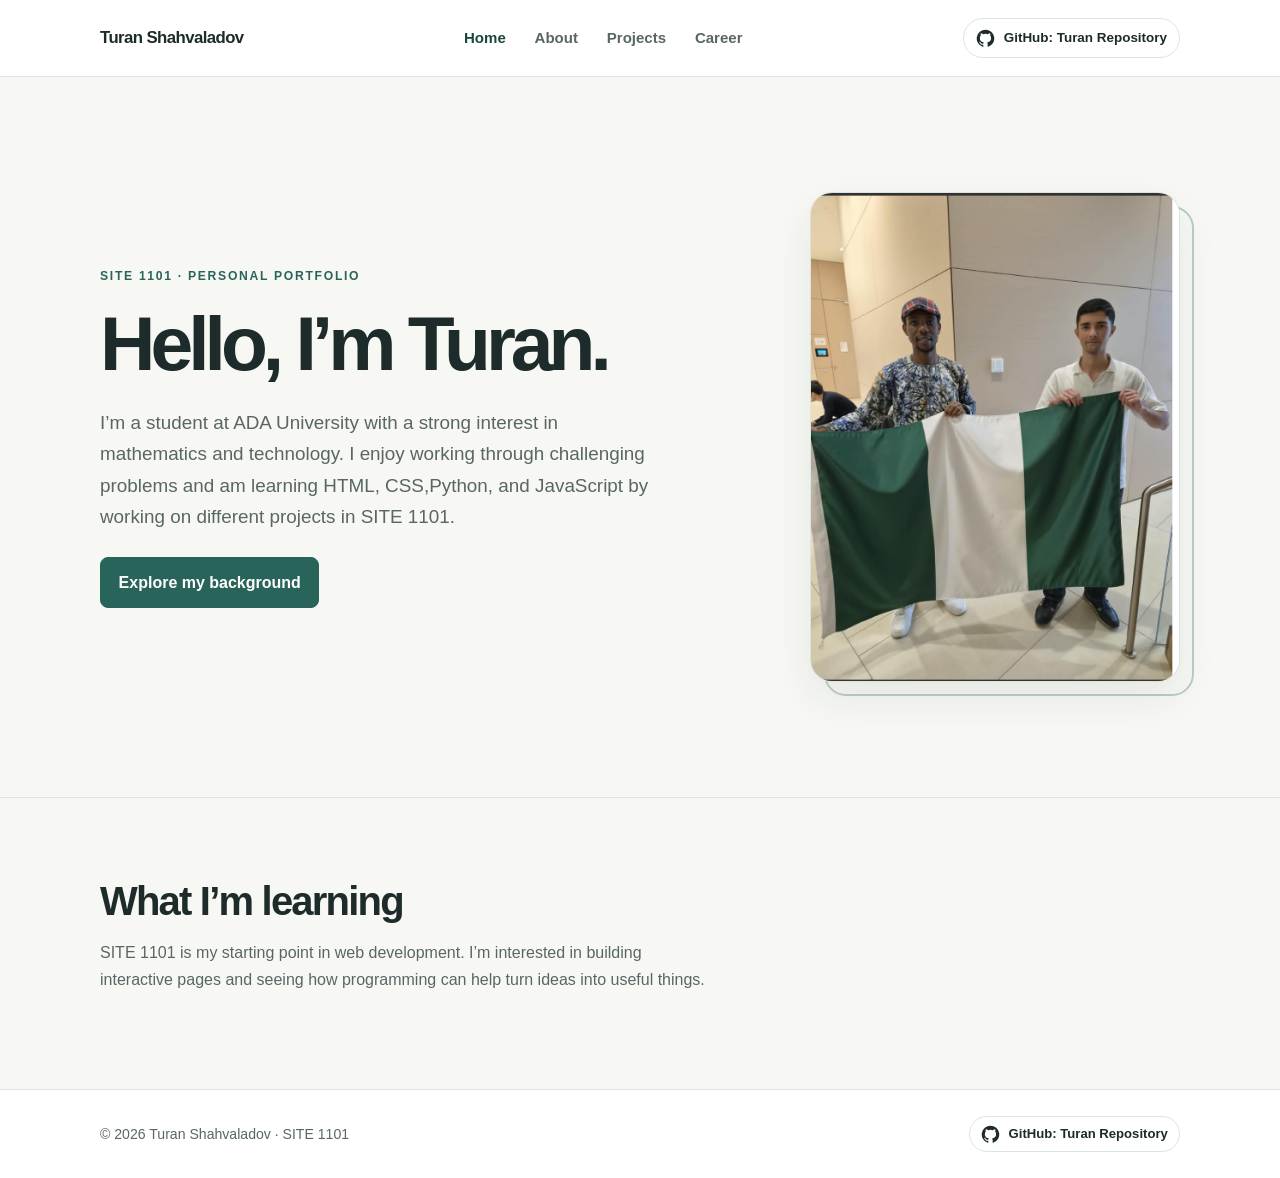
==== index.html @ db0e1aed "Add career page content and styling" ====
<!doctype html>
<html lang="en">
  <head>
    <meta charset="utf-8">
    <meta name="viewport" content="width=device-width, initial-scale=1">
    <meta name="description" content="Turan Shahvaladov's SITE 1101 portfolio and projects.">
    <title>Home | Turan Shahvaladov</title>
    <link rel="stylesheet" href="style.css">
  </head>
  <body>
    <header class="site-header">
      <div class="nav-wrap">
        <a class="brand" href="index.html">Turan Shahvaladov</a>
        <nav class="site-nav" aria-label="Main navigation">
          <a href="index.html" aria-current="page">Home</a>
          <a href="about.html">About</a>
          <a href="projects.html">Projects</a>
          <a href="career.html">Career</a>
        </nav>
        <a class="github-link" href="https://github.com/turan1003996/Project4" aria-label="GitHub: Turan Repository">
          <svg viewBox="0 0 24 24" aria-hidden="true">
            <path d="M12 .9a11.1 11.1 0 0 0-3.51 21.63c.56.1.76-.24.76-.54v-2.1c-3.1.67-3.76-1.32-3.76-1.32-.5-1.29-1.24-1.63-1.24-1.63-1.01-.69.08-.68.08-.68 1.12.08 1.7 1.15 1.7 1.15.99 1.69 2.6 1.2 3.23.91.1-.72.39-1.2.7-1.48-2.48-.28-5.08-1.24-5.08-5.52 0-1.22.43-2.21 1.15-2.99-.12-.28-.5-1.42.11-2.95 0 0 .94-.3 3.05 1.14a10.6 10.6 0 0 1 5.55 0c2.12-1.44 3.05-1.14 3.05-1.14.61 1.53.23 2.67.11 2.95.72.78 1.15 1.77 1.15 2.99 0 4.29-2.6 5.23-5.09 5.5.4.35.75 1.02.75 2.06v3.11c0 .3.2.65.77.54A11.1 11.1 0 0 0 12 .9Z"/>
          </svg>
          <span>GitHub: Turan Repository</span>
        </a>
      </div>
    </header>

    <main>
      <section class="container home-hero" aria-labelledby="intro-title">
        <div>
          <p class="eyebrow">SITE 1101 · Personal portfolio</p>
          <h1 id="intro-title">Hello, I’m Turan.</h1>
          <p class="hero-copy">
            I’m a student at ADA University with a strong interest in mathematics
            and technology. I enjoy working through challenging problems and am
            learning HTML, CSS,Python, and JavaScript by working on different projects in SITE 1101.
          </p>
          <a class="button-link" href="about.html">Explore my background</a>
        </div>
        <div class="profile-frame">
          <img
            class="profile-photo"
            src="Turan%20Picture.png"
            alt="Turan Shahvaladov"
            width="800"
            height="1000"
          >
        </div>
      </section>

      <section class="content-section">
        <div class="container">
          <h2 class="section-heading">What I’m learning</h2>
          <p class="intro-note">
            SITE 1101 is my starting point in web development. I’m interested
            in building interactive pages and seeing how programming can help
            turn ideas into useful things.
          </p>
        </div>
      </section>
    </main>

    <footer class="site-footer">
      <div class="footer-wrap">
        <p>© 2026 Turan Shahvaladov · SITE 1101</p>
        <a class="github-link footer-github" href="https://github.com/turan1003996/Project4" aria-label="GitHub: Turan Repository">
          <svg viewBox="0 0 24 24" aria-hidden="true">
            <path d="M12 .9a11.1 11.1 0 0 0-3.51 21.63c.56.1.76-.24.76-.54v-2.1c-3.1.67-3.76-1.32-3.76-1.32-.5-1.29-1.24-1.63-1.24-1.63-1.01-.69.08-.68.08-.68 1.12.08 1.7 1.15 1.7 1.15.99 1.69 2.6 1.2 3.23.91.1-.72.39-1.2.7-1.48-2.48-.28-5.08-1.24-5.08-5.52 0-1.22.43-2.21 1.15-2.99-.12-.28-.5-1.42.11-2.95 0 0 .94-.3 3.05 1.14a10.6 10.6 0 0 1 5.55 0c2.12-1.44 3.05-1.14 3.05-1.14.61 1.53.23 2.67.11 2.95.72.78 1.15 1.77 1.15 2.99 0 4.29-2.6 5.23-5.09 5.5.4.35.75 1.02.75 2.06v3.11c0 .3.2.65.77.54A11.1 11.1 0 0 0 12 .9Z"/>
          </svg>
          <span>GitHub: Turan Repository</span>
        </a>
      </div>
    </footer>
  </body>
</html>
---- style.css ----
:root {
  color-scheme: light;
  --color-ink: #1d2b2a;
  --color-muted: #586765;
  --color-paper: #f7f8f4;
  --color-surface: #fff;
  --color-accent: #28645a;
  --color-accent-dark: #19483f;
  --color-border: #dce4df;
  --color-night: #101b2a;
  --color-gold: #e7b961;
  --shadow-card: 0 16px 40px rgb(29 43 42 / 8%);
  --font-body: "Segoe UI", "Helvetica Neue", Arial, sans-serif;
  --content-width: 1080px;
}

* {
  box-sizing: border-box;
}

html {
  scroll-behavior: smooth;
}

body {
  min-width: 320px;
  min-height: 100vh;
  margin: 0;
  display: flex;
  flex-direction: column;
  background: var(--color-paper);
  color: var(--color-ink);
  font-family: var(--font-body);
  font-size: 1rem;
  line-height: 1.65;
}

img {
  max-width: 100%;
}

a {
  color: var(--color-accent-dark);
}

a:hover {
  color: var(--color-accent);
}

a:focus-visible,
button:focus-visible,
canvas:focus-visible {
  outline: 3px solid #d28a43;
  outline-offset: 4px;
}

h1,
h2,
h3,
p {
  margin-top: 0;
}

h1,
h2,
h3 {
  line-height: 1.15;
}

.container,
.nav-wrap,
.footer-wrap {
  width: min(var(--content-width), calc(100% - 3rem));
  margin-inline: auto;
}

.site-header {
  position: sticky;
  z-index: 20;
  top: 0;
  border-bottom: 1px solid var(--color-border);
  background: rgb(255 255 255 / 94%);
  backdrop-filter: blur(12px);
}

.nav-wrap {
  min-height: 76px;
  display: flex;
  align-items: center;
  justify-content: space-between;
  gap: 1.25rem;
}

.brand {
  flex: 0 0 auto;
  color: var(--color-ink);
  font-size: 1.05rem;
  font-weight: 750;
  letter-spacing: -0.035em;
  text-decoration: none;
}

.site-nav {
  display: flex;
  align-items: center;
  gap: clamp(0.8rem, 2.5vw, 1.8rem);
}

.site-nav a {
  padding-block: 0.45rem;
  color: var(--color-muted);
  font-size: 0.94rem;
  font-weight: 650;
  text-decoration: none;
}

.site-nav a:hover,
.site-nav a[aria-current="page"] {
  color: var(--color-accent-dark);
}

.github-link {
  display: inline-flex;
  min-height: 40px;
  flex: 0 0 auto;
  align-items: center;
  justify-content: center;
  gap: 0.55rem;
  padding: 0.45rem 0.75rem;
  border: 1px solid var(--color-border);
  border-radius: 999px;
  background: var(--color-surface);
  color: var(--color-ink);
  font-size: 0.84rem;
  font-weight: 700;
  text-decoration: none;
  transition: background-color 160ms ease, border-color 160ms ease;
}

.github-link:hover {
  border-color: #b8cec4;
  background: #edf4ef;
  color: var(--color-accent-dark);
}

.github-link svg {
  width: 19px;
  height: 19px;
  flex: 0 0 auto;
  fill: currentColor;
}

main {
  flex: 1;
}

.eyebrow {
  margin-bottom: 0.8rem;
  color: var(--color-accent);
  font-size: 0.76rem;
  font-weight: 750;
  letter-spacing: 0.14em;
  text-transform: uppercase;
}

.home-hero {
  display: grid;
  grid-template-columns: minmax(0, 1.15fr) minmax(250px, 0.85fr);
  align-items: center;
  gap: clamp(2.5rem, 7vw, 6rem);
  padding-block: clamp(4rem, 9vw, 7.5rem);
}

.home-hero h1 {
  max-width: 12ch;
  margin-bottom: 1.25rem;
  font-size: clamp(2.6rem, 6vw, 4.8rem);
  letter-spacing: -0.065em;
}

.hero-copy {
  max-width: 62ch;
  margin-bottom: 1.6rem;
  color: var(--color-muted);
  font-size: clamp(1.05rem, 2vw, 1.18rem);
}

.button-link {
  display: inline-flex;
  min-height: 46px;
  align-items: center;
  justify-content: center;
  padding: 0.7rem 1.1rem;
  border: 1px solid var(--color-accent);
  border-radius: 8px;
  background: var(--color-accent);
  color: #fff;
  font-weight: 700;
  text-decoration: none;
  transition: background-color 160ms ease, transform 160ms ease;
}

.button-link:hover {
  transform: translateY(-2px);
  background: var(--color-accent-dark);
  color: #fff;
}

.profile-frame {
  position: relative;
  width: min(100%, 370px);
  max-height: 490px;
  justify-self: end;
}

.profile-frame::before {
  position: absolute;
  z-index: 0;
  inset: 14px -14px -14px 14px;
  border: 2px solid #b8cec4;
  border-radius: 22px;
  content: "";
}

.profile-photo {
  position: relative;
  display: block;
  width: 100%;
  max-height: 490px;
  aspect-ratio: 4 / 5;
  border: 1px solid var(--color-border);
  border-radius: 22px;
  background: #e4ebe5;
  object-fit: cover;
  object-position: center;
  box-shadow: var(--shadow-card);
}

.content-section {
  padding-block: clamp(3rem, 7vw, 5rem);
  border-top: 1px solid var(--color-border);
}

.section-heading {
  margin-bottom: 1rem;
  font-size: clamp(1.8rem, 4vw, 2.5rem);
  letter-spacing: -0.045em;
}

.intro-note {
  max-width: 68ch;
  color: var(--color-muted);
}

.page-intro {
  padding-block: clamp(3rem, 7vw, 5rem) 2rem;
}

.page-intro h1 {
  margin-bottom: 0.9rem;
  font-size: clamp(2.4rem, 5vw, 3.8rem);
  letter-spacing: -0.06em;
}

.page-intro > p:last-child {
  max-width: 68ch;
  margin-bottom: 0;
  color: var(--color-muted);
}

.career-section {
  padding-bottom: clamp(3rem, 7vw, 5rem);
}

.career-grid {
  display: grid;
  grid-template-columns: repeat(2, minmax(0, 1fr));
  gap: 1.1rem;
}

.career-card {
  padding: clamp(1.25rem, 3vw, 1.8rem);
  border: 1px solid var(--color-border);
  border-radius: 14px;
  background: var(--color-surface);
  box-shadow: 0 8px 26px rgb(29 43 42 / 5%);
  transition: transform 160ms ease, border-color 160ms ease, box-shadow 160ms ease;
}

.career-card:hover {
  transform: translateY(-3px);
  border-color: #b8cec4;
  box-shadow: var(--shadow-card);
}

.career-card h2 {
  margin-bottom: 0.75rem;
  font-size: clamp(1.25rem, 2.4vw, 1.6rem);
  letter-spacing: -0.035em;
}

.career-card > p:not(.eyebrow) {
  margin-bottom: 0;
  color: var(--color-muted);
}

.career-card .eyebrow {
  margin-bottom: 0.65rem;
}

.skill-list {
  display: flex;
  flex-wrap: wrap;
  gap: 0.5rem;
  margin: 1rem 0 0;
  padding: 0;
  list-style: none;
}

.skill-list li {
  padding: 0.3rem 0.65rem;
  border: 1px solid var(--color-border);
  border-radius: 999px;
  background: #edf4ef;
  color: var(--color-accent-dark);
  font-size: 0.88rem;
  font-weight: 650;
}

.career-card > a {
  display: inline-block;
  margin-top: 1rem;
  font-weight: 700;
}

.about-layout {
  display: grid;
  grid-template-columns: minmax(0, 1.1fr) minmax(220px, 0.7fr);
  align-items: center;
  gap: clamp(2rem, 6vw, 4rem);
  padding-bottom: clamp(2rem, 5vw, 3.5rem);
}

.about-layout h1 {
  margin-bottom: 1rem;
  font-size: clamp(2.5rem, 5vw, 4rem);
  letter-spacing: -0.06em;
}

.about-layout .intro-note {
  margin-bottom: 0;
  font-size: 1.05rem;
}

.about-photo-frame {
  width: min(100%, 300px);
  max-height: 380px;
  justify-self: end;
}

.about-photo {
  display: block;
  width: 100%;
  max-height: 380px;
  aspect-ratio: 4 / 5;
  border: 1px solid var(--color-border);
  border-radius: 18px;
  background: #e4ebe5;
  object-fit: cover;
  object-position: center;
  box-shadow: var(--shadow-card);
}

.game-section {
  padding-bottom: clamp(2rem, 5vw, 3.5rem);
}

.game-heading {
  display: flex;
  align-items: flex-end;
  justify-content: space-between;
  gap: 1rem;
  margin-bottom: 1rem;
}

.game-heading h2 {
  margin-bottom: 0.5rem;
  font-size: clamp(1.55rem, 3.5vw, 2.1rem);
  letter-spacing: -0.045em;
}

.game-heading p {
  max-width: 65ch;
  margin-bottom: 0;
  color: var(--color-muted);
}

.game-panel {
  overflow: hidden;
  border: 1px solid #26384b;
  border-radius: 16px;
  background: var(--color-night);
  box-shadow: var(--shadow-card);
}

.game-hud {
  display: flex;
  align-items: center;
  justify-content: space-between;
  gap: 1rem;
  padding: 0.85rem 1rem;
  background: #17273a;
  color: #f3f5ed;
}

.game-hud-stats {
  display: flex;
  flex-wrap: wrap;
  gap: 0.7rem 1.5rem;
  font-size: 0.92rem;
  font-weight: 700;
}

.game-hud-stats strong {
  color: var(--color-gold);
}

.game-canvas-wrap {
  padding: 0.75rem;
}

.game-canvas {
  display: block;
  width: 100%;
  max-width: 100%;
  height: auto;
  aspect-ratio: 2 / 1;
  border: 1px solid #41566b;
  border-radius: 10px;
  background: #101b2a;
  image-rendering: pixelated;
  touch-action: none;
}

.game-controls {
  display: flex;
  flex-wrap: wrap;
  align-items: center;
  gap: 0.7rem;
  padding: 0 1rem 1rem;
}

.game-button,
.touch-button {
  min-height: 42px;
  padding: 0.55rem 0.9rem;
  border: 1px solid #91a599;
  border-radius: 8px;
  background: #edf4ef;
  color: #183b35;
  font: inherit;
  font-size: 0.9rem;
  font-weight: 750;
  cursor: pointer;
  touch-action: none;
}

.game-button:hover,
.touch-button:hover {
  background: #fff;
}

.game-instructions {
  flex: 1 1 260px;
  margin: 0;
  color: #d1dedb;
  font-size: 0.85rem;
}

.game-status {
  min-height: 1.5em;
  margin: 0;
  padding: 0 1rem 1rem;
  color: #dbe8df;
  font-size: 0.9rem;
}

.touch-controls {
  display: none;
  grid-template-columns: repeat(3, 52px);
  justify-content: center;
  gap: 0.45rem;
  padding: 0 1rem 1rem;
}

.touch-controls .touch-button {
  min-height: 48px;
  padding: 0.4rem;
}

.touch-controls [data-control="fire"] {
  grid-column: 3;
  grid-row: 2;
  background: #f4ddb0;
}

.touch-controls [data-control="left"] {
  grid-column: 1;
  grid-row: 2;
}

.touch-controls [data-control="right"] {
  grid-column: 2;
  grid-row: 2;
}

.touch-controls [data-control="up"] {
  grid-column: 2;
  grid-row: 1;
}

.touch-controls [data-control="down"] {
  grid-column: 2;
  grid-row: 3;
}

.unlock-section {
  padding-bottom: clamp(3rem, 7vw, 5rem);
}

.unlock-section h2 {
  margin-bottom: 0.6rem;
  font-size: clamp(1.6rem, 3.5vw, 2.2rem);
  letter-spacing: -0.045em;
}

.unlock-grid {
  display: grid;
  grid-template-columns: repeat(2, minmax(0, 1fr));
  gap: 1rem;
  margin-top: 1.25rem;
}

.unlock-card {
  min-height: 190px;
  padding: 1.35rem;
  border: 1px solid var(--color-border);
  border-radius: 14px;
  background: var(--color-surface);
  box-shadow: 0 8px 26px rgb(29 43 42 / 5%);
}

.unlock-card.is-locked {
  display: flex;
  align-items: center;
  gap: 1rem;
  background: #eef0ec;
  color: var(--color-muted);
}

.lock-icon {
  display: inline-grid;
  width: 42px;
  height: 42px;
  flex: 0 0 auto;
  place-items: center;
  border-radius: 50%;
  background: #dfe6e0;
  color: var(--color-accent-dark);
  font-size: 1.2rem;
  font-weight: 800;
}

.unlock-card.is-locked p {
  margin: 0;
}

.unlock-card.is-unlocked {
  border-color: #b8cec4;
  animation: card-arrive 360ms ease-out both;
}

.unlock-card h3 {
  margin-bottom: 0.55rem;
  font-size: 1.2rem;
}

.unlock-card p {
  margin-bottom: 0;
  color: var(--color-muted);
}

.unlock-type {
  margin-bottom: 0.5rem !important;
  color: var(--color-accent);
  font-size: 0.72rem;
  font-weight: 750;
  letter-spacing: 0.1em;
  text-transform: uppercase;
}

@keyframes card-arrive {
  from {
    opacity: 0.5;
    transform: translateY(8px);
  }

  to {
    opacity: 1;
    transform: translateY(0);
  }
}

.project-section {
  padding-bottom: clamp(3rem, 7vw, 5rem);
}

.project-card {
  overflow: hidden;
  border: 1px solid var(--color-border);
  border-radius: 16px;
  background: var(--color-surface);
  box-shadow: var(--shadow-card);
}

.project-image {
  display: block;
  width: auto;
  max-width: 100%;
  max-height: 560px;
  height: auto;
  margin-inline: auto;
  border-bottom: 1px solid var(--color-border);
  background: #e4ebe5;
  object-fit: cover;
  object-position: center;
}

.project-copy {
  padding: clamp(1.25rem, 4vw, 2rem);
}

.project-copy h2 {
  margin-bottom: 0.75rem;
  font-size: clamp(1.5rem, 3vw, 2rem);
  letter-spacing: -0.04em;
}

.project-copy p:last-child {
  max-width: 75ch;
  margin-bottom: 0;
  color: var(--color-muted);
}

.site-footer {
  margin-top: auto;
  border-top: 1px solid var(--color-border);
  background: var(--color-surface);
}

.footer-wrap {
  min-height: 88px;
  display: flex;
  align-items: center;
  justify-content: space-between;
  gap: 1rem;
  padding-block: 0.8rem;
  color: var(--color-muted);
  font-size: 0.88rem;
}

.footer-wrap p {
  margin: 0;
}

.footer-github {
  min-height: 36px;
  padding: 0.35rem 0.7rem;
  font-size: 0.82rem;
}

@media (max-width: 760px) {
  .container,
  .nav-wrap,
  .footer-wrap {
    width: min(100% - 2rem, var(--content-width));
  }

  .nav-wrap {
    min-height: 68px;
    flex-wrap: wrap;
    gap: 0.65rem 0.9rem;
    padding-block: 0.7rem;
  }

  .site-nav {
    order: 3;
    width: 100%;
    justify-content: space-between;
    gap: 0.6rem;
  }

  .site-nav a {
    padding-block: 0.2rem;
    font-size: 0.9rem;
  }

  .home-hero {
    grid-template-columns: 1fr;
    gap: 2.5rem;
    padding-block: 3.5rem;
  }

  .profile-frame {
    width: min(78%, 330px);
    justify-self: center;
  }

  .about-layout {
    grid-template-columns: 1fr;
    gap: 1.5rem;
  }

  .career-grid {
    grid-template-columns: 1fr;
  }

  .about-photo-frame {
    width: min(76%, 280px);
    justify-self: center;
  }

  .game-heading {
    align-items: flex-start;
    flex-direction: column;
  }

  .touch-controls {
    display: grid;
  }

  .footer-wrap {
    min-height: 84px;
    flex-wrap: wrap;
    justify-content: center;
    text-align: center;
  }
}

@media (max-width: 520px) {
  .github-link {
    min-height: 38px;
    gap: 0.4rem;
    padding-inline: 0.6rem;
    font-size: 0.76rem;
  }

  .github-link svg {
    width: 17px;
    height: 17px;
  }

  .unlock-grid {
    grid-template-columns: 1fr;
  }

  .game-hud {
    align-items: flex-start;
    flex-direction: column;
    gap: 0.3rem;
  }

  .game-controls {
    gap: 0.55rem;
  }

  .game-instructions {
    flex-basis: 100%;
    order: 2;
  }

  .game-canvas-wrap {
    padding: 0.45rem;
  }
}

@media (prefers-reduced-motion: reduce) {
  html {
    scroll-behavior: auto;
  }

  *,
  *::before,
  *::after {
    animation-duration: 0.01ms !important;
    animation-iteration-count: 1 !important;
    scroll-behavior: auto !important;
    transition-duration: 0.01ms !important;
  }
}
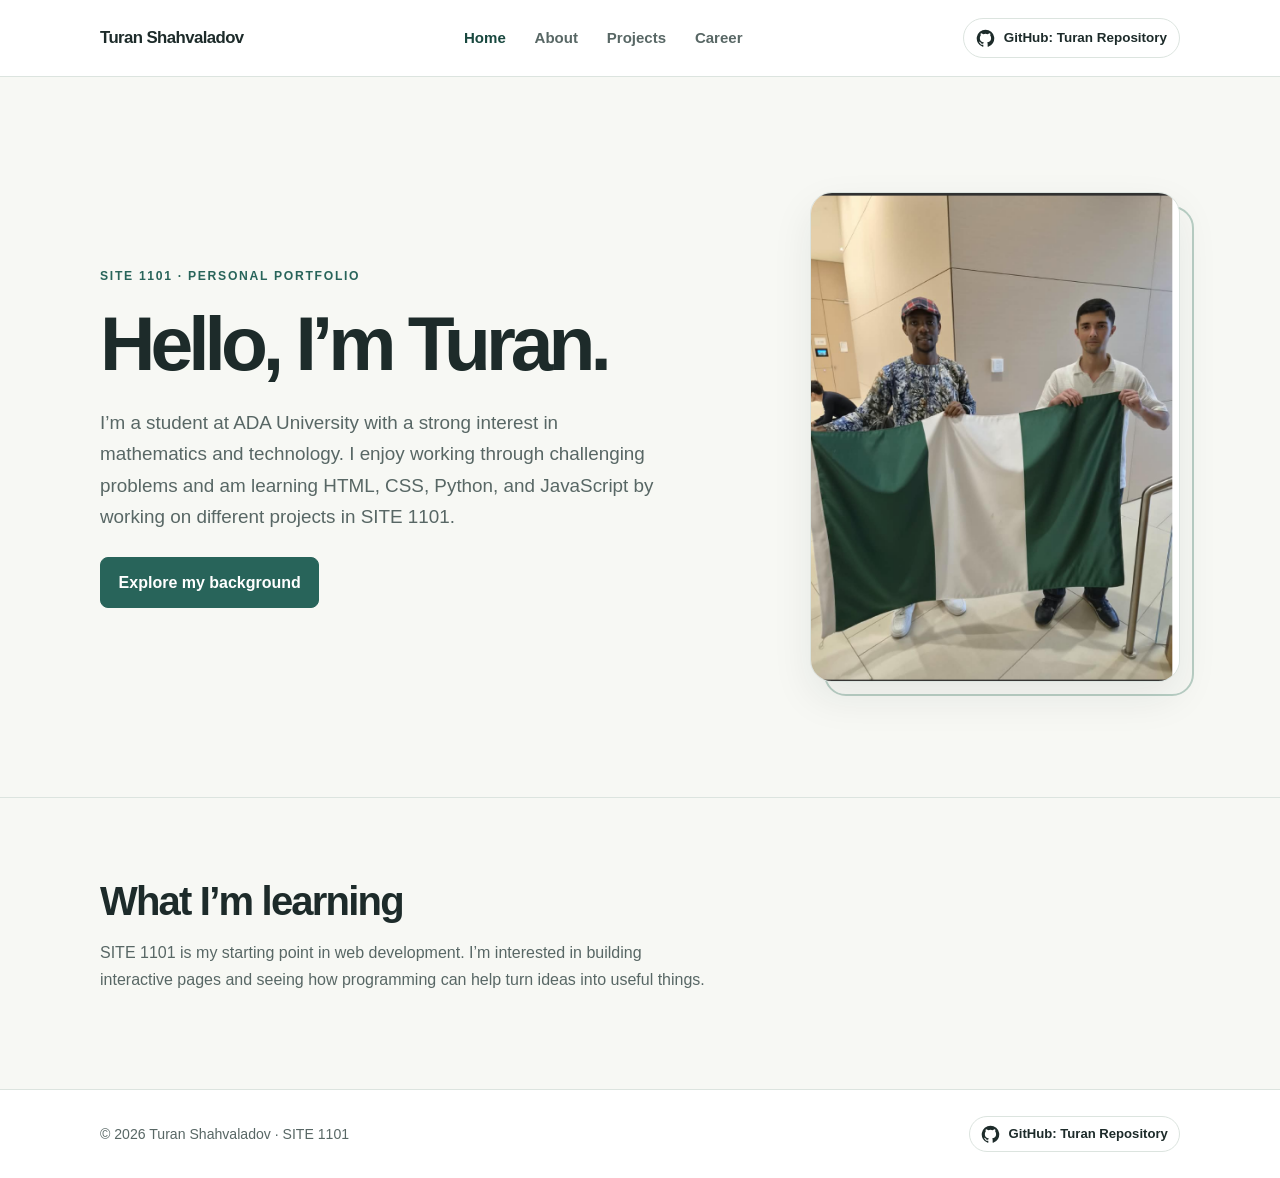
==== commit c697da01: "Newww" ====
--- a/index.html
+++ b/index.html
@@ -34,14 +34,14 @@
           <p class="hero-copy">
             I’m a student at ADA University with a strong interest in mathematics
             and technology. I enjoy working through challenging problems and am
-            learning HTML, CSS,Python, and JavaScript by working on different projects in SITE 1101.
+            learning HTML, CSS, Python, and JavaScript by working on different projects in SITE 1101.
           </p>
           <a class="button-link" href="about.html">Explore my background</a>
         </div>
         <div class="profile-frame">
           <img
             class="profile-photo"
-            src="Turan%20Picture.png"
+            src="turan-profile.png"
             alt="Turan Shahvaladov"
             width="800"
             height="1000"
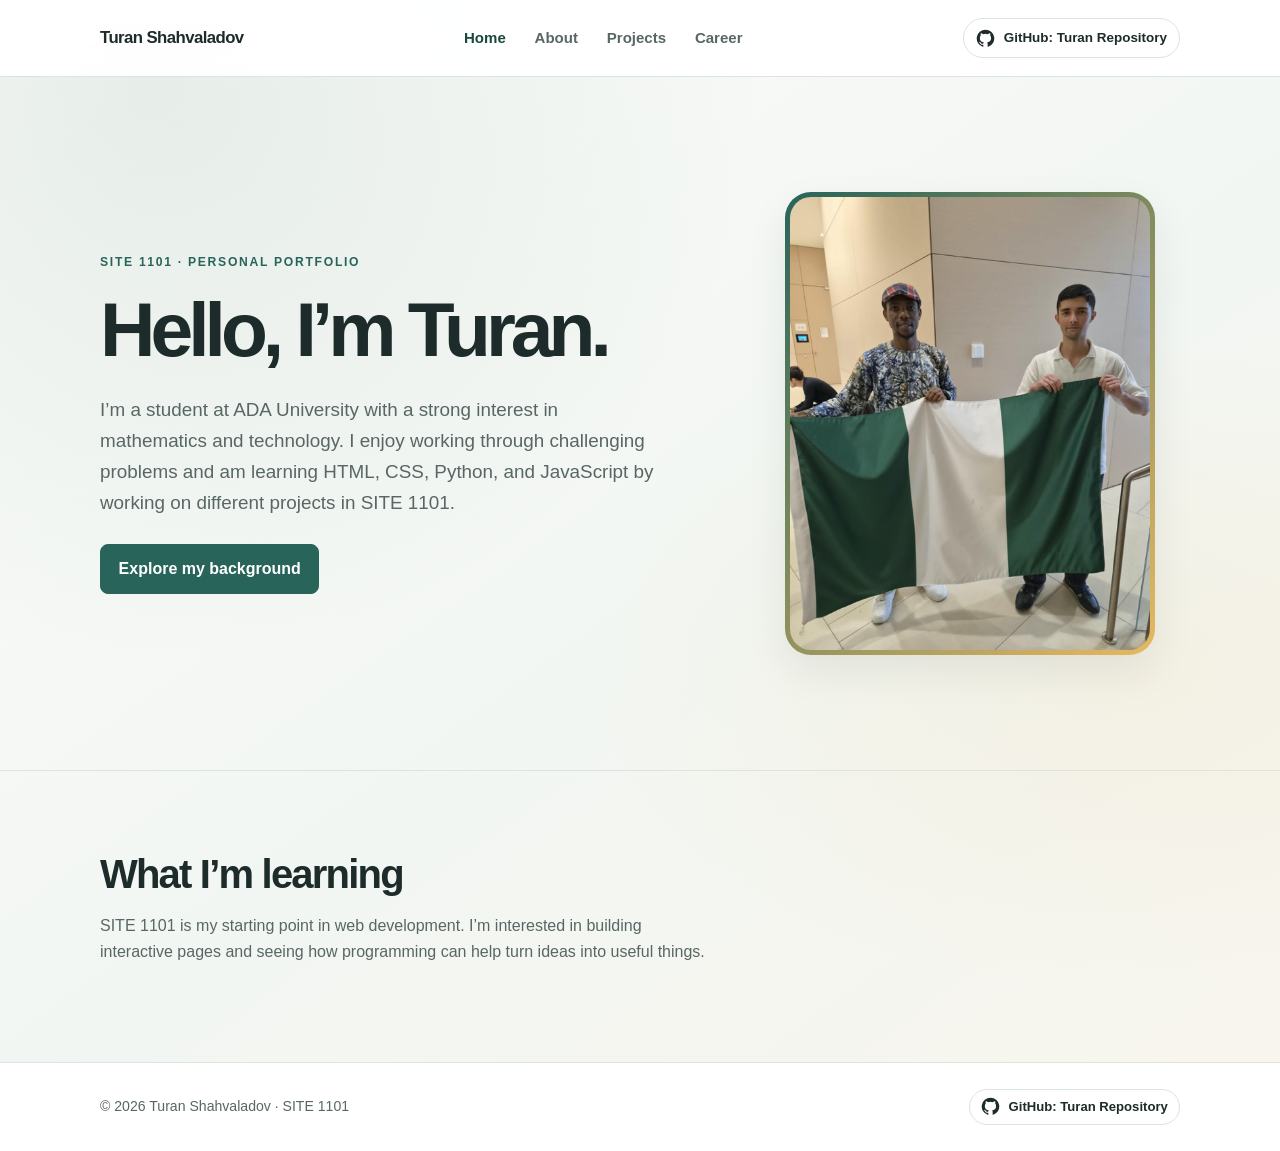
==== commit 69775a96: "Last edit" ====
--- a/index.html
+++ b/index.html
@@ -41,7 +41,7 @@
         <div class="profile-frame">
           <img
             class="profile-photo"
-            src="turan-profile.png"
+            src="media/turan-profile.png"
             alt="Turan Shahvaladov"
             width="800"
             height="1000"
--- a/style.css
+++ b/style.css
@@ -28,7 +28,11 @@
   margin: 0;
   display: flex;
   flex-direction: column;
-  background: var(--color-paper);
+  background-color: var(--color-paper);
+  background-image:
+    radial-gradient(ellipse at 12% 8%, rgb(40 100 90 / 9%), transparent 38rem),
+    radial-gradient(ellipse at 88% 58%, rgb(231 185 97 / 9%), transparent 34rem),
+    linear-gradient(145deg, #fbfcf9 0%, #f2f6f2 54%, #f8f5ed 100%);
   color: var(--color-ink);
   font-family: var(--font-body);
   font-size: 1rem;
@@ -206,34 +210,42 @@
   color: #fff;
 }
 
+.profile-frame,
+.about-photo-frame {
+  position: relative;
+  width: 100%;
+  aspect-ratio: 4 / 5;
+  margin-inline: auto;
+  padding: 5px;
+  overflow: hidden;
+  border-radius: 26px;
+  background: linear-gradient(135deg, var(--color-accent), var(--color-gold));
+  box-shadow: var(--shadow-card);
+  transition: transform 180ms ease, box-shadow 180ms ease;
+}
+
 .profile-frame {
-  position: relative;
-  width: min(100%, 370px);
-  max-height: 490px;
-  justify-self: end;
-}
-
-.profile-frame::before {
-  position: absolute;
-  z-index: 0;
-  inset: 14px -14px -14px 14px;
-  border: 2px solid #b8cec4;
-  border-radius: 22px;
-  content: "";
+  max-width: 370px;
+}
+
+.about-photo-frame {
+  max-width: 300px;
+}
+
+.profile-frame:hover,
+.about-photo-frame:hover {
+  transform: translateY(-4px) scale(1.015);
+  box-shadow: 0 20px 44px rgb(29 43 42 / 14%);
 }
 
 .profile-photo {
-  position: relative;
   display: block;
   width: 100%;
-  max-height: 490px;
-  aspect-ratio: 4 / 5;
-  border: 1px solid var(--color-border);
-  border-radius: 22px;
+  height: 100%;
+  border-radius: 21px;
   background: #e4ebe5;
   object-fit: cover;
   object-position: center;
-  box-shadow: var(--shadow-card);
 }
 
 .content-section {
@@ -352,23 +364,14 @@
   font-size: 1.05rem;
 }
 
-.about-photo-frame {
-  width: min(100%, 300px);
-  max-height: 380px;
-  justify-self: end;
-}
-
 .about-photo {
   display: block;
   width: 100%;
-  max-height: 380px;
-  aspect-ratio: 4 / 5;
-  border: 1px solid var(--color-border);
-  border-radius: 18px;
+  height: 100%;
+  border-radius: 21px;
   background: #e4ebe5;
   object-fit: cover;
   object-position: center;
-  box-shadow: var(--shadow-card);
 }
 
 .game-section {
@@ -713,7 +716,6 @@
 
   .profile-frame {
     width: min(78%, 330px);
-    justify-self: center;
   }
 
   .about-layout {
@@ -723,11 +725,6 @@
 
   .career-grid {
     grid-template-columns: 1fr;
-  }
-
-  .about-photo-frame {
-    width: min(76%, 280px);
-    justify-self: center;
   }
 
   .game-heading {
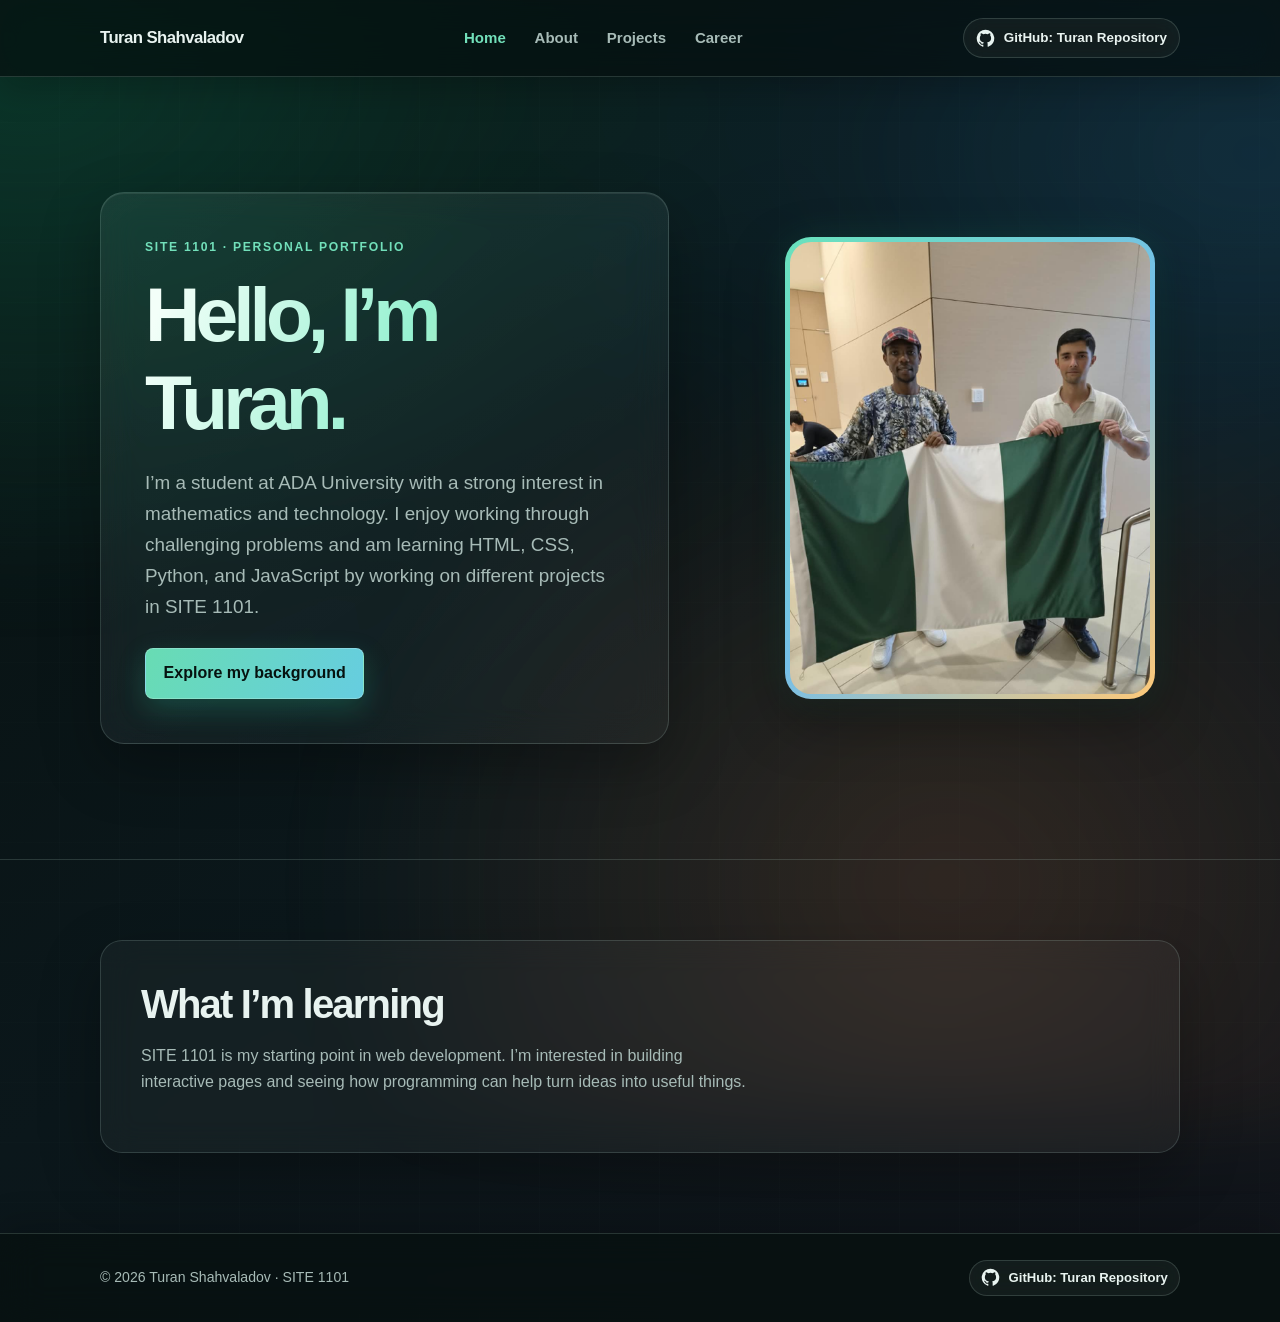
==== commit 7bb577c5: "Last edit" ====
--- a/index.html
+++ b/index.html
@@ -7,7 +7,7 @@
     <title>Home | Turan Shahvaladov</title>
     <link rel="stylesheet" href="style.css">
   </head>
-  <body>
+  <body class="home-page">
     <header class="site-header">
       <div class="nav-wrap">
         <a class="brand" href="index.html">Turan Shahvaladov</a>
@@ -28,7 +28,7 @@
 
     <main>
       <section class="container home-hero" aria-labelledby="intro-title">
-        <div>
+        <div class="hero-copy-panel">
           <p class="eyebrow">SITE 1101 · Personal portfolio</p>
           <h1 id="intro-title">Hello, I’m Turan.</h1>
           <p class="hero-copy">
--- a/style.css
+++ b/style.css
@@ -1,15 +1,15 @@
 :root {
-  color-scheme: light;
-  --color-ink: #1d2b2a;
-  --color-muted: #586765;
-  --color-paper: #f7f8f4;
-  --color-surface: #fff;
-  --color-accent: #28645a;
-  --color-accent-dark: #19483f;
-  --color-border: #dce4df;
-  --color-night: #101b2a;
-  --color-gold: #e7b961;
-  --shadow-card: 0 16px 40px rgb(29 43 42 / 8%);
+  color-scheme: dark;
+  --color-ink: #e8f3f0;
+  --color-muted: #a7bbb7;
+  --color-paper: #07110f;
+  --color-surface: rgb(16 29 27 / 76%);
+  --color-accent: #72e0ba;
+  --color-accent-dark: #a3f4d5;
+  --color-border: rgb(196 232 221 / 17%);
+  --color-night: #091518;
+  --color-gold: #ffc978;
+  --shadow-card: 0 22px 60px rgb(0 0 0 / 30%);
   --font-body: "Segoe UI", "Helvetica Neue", Arial, sans-serif;
   --content-width: 1080px;
 }
@@ -23,22 +23,70 @@
 }
 
 body {
+  position: relative;
+  isolation: isolate;
   min-width: 320px;
   min-height: 100vh;
   margin: 0;
   display: flex;
   flex-direction: column;
+  overflow-x: hidden;
   background-color: var(--color-paper);
   background-image:
-    radial-gradient(ellipse at 12% 8%, rgb(40 100 90 / 9%), transparent 38rem),
-    radial-gradient(ellipse at 88% 58%, rgb(231 185 97 / 9%), transparent 34rem),
-    linear-gradient(145deg, #fbfcf9 0%, #f2f6f2 54%, #f8f5ed 100%);
+    repeating-linear-gradient(0deg, transparent 0 59px, rgb(146 222 198 / 2%) 60px),
+    repeating-linear-gradient(90deg, transparent 0 59px, rgb(146 222 198 / 2%) 60px),
+    linear-gradient(145deg, #07110f 0%, #0b171b 52%, #11141a 100%);
   color: var(--color-ink);
   font-family: var(--font-body);
   font-size: 1rem;
   line-height: 1.65;
 }
 
+body::before {
+  position: fixed;
+  z-index: -1;
+  inset: -25%;
+  background:
+    radial-gradient(ellipse at 20% 20%, rgb(27 190 139 / 20%), transparent 35%),
+    radial-gradient(ellipse at 78% 25%, rgb(44 143 205 / 18%), transparent 33%),
+    radial-gradient(ellipse at 66% 80%, rgb(234 134 72 / 14%), transparent 36%);
+  content: "";
+  filter: blur(40px);
+  pointer-events: none;
+  animation: ambient-drift 28s ease-in-out infinite alternate;
+}
+
+body.home-page::before {
+  background:
+    radial-gradient(ellipse at 18% 22%, rgb(27 190 139 / 22%), transparent 36%),
+    radial-gradient(ellipse at 82% 28%, rgb(44 143 205 / 20%), transparent 34%),
+    radial-gradient(ellipse at 66% 82%, rgb(234 134 72 / 16%), transparent 36%);
+}
+
+body.about-page::before {
+  background:
+    radial-gradient(ellipse at 15% 30%, rgb(27 190 139 / 21%), transparent 36%),
+    radial-gradient(ellipse at 82% 24%, rgb(107 97 218 / 18%), transparent 34%),
+    radial-gradient(ellipse at 66% 82%, rgb(234 134 72 / 14%), transparent 36%);
+}
+
+body.projects-page::before {
+  background:
+    radial-gradient(ellipse at 18% 22%, rgb(44 143 205 / 20%), transparent 36%),
+    radial-gradient(ellipse at 84% 32%, rgb(27 190 139 / 18%), transparent 34%),
+    radial-gradient(ellipse at 62% 84%, rgb(234 134 72 / 17%), transparent 36%);
+}
+
+body.career-page {
+  background-color: #091311;
+  background-image:
+    linear-gradient(135deg, rgb(5 16 15 / 82%), rgb(8 20 19 / 70%)),
+    url("media/ada.image.jpg");
+  background-position: center;
+  background-size: cover;
+  background-attachment: fixed;
+}
+
 img {
   max-width: 100%;
 }
@@ -54,8 +102,9 @@
 a:focus-visible,
 button:focus-visible,
 canvas:focus-visible {
-  outline: 3px solid #d28a43;
+  outline: 3px solid var(--color-accent);
   outline-offset: 4px;
+  box-shadow: 0 0 22px rgb(114 224 186 / 30%);
 }
 
 h1,
@@ -83,8 +132,9 @@
   z-index: 20;
   top: 0;
   border-bottom: 1px solid var(--color-border);
-  background: rgb(255 255 255 / 94%);
-  backdrop-filter: blur(12px);
+  background: rgb(7 17 16 / 76%);
+  backdrop-filter: blur(18px) saturate(145%);
+  box-shadow: 0 12px 34px rgb(0 0 0 / 22%);
 }
 
 .nav-wrap {
@@ -120,7 +170,7 @@
 
 .site-nav a:hover,
 .site-nav a[aria-current="page"] {
-  color: var(--color-accent-dark);
+  color: var(--color-accent);
 }
 
 .github-link {
@@ -133,18 +183,21 @@
   padding: 0.45rem 0.75rem;
   border: 1px solid var(--color-border);
   border-radius: 999px;
-  background: var(--color-surface);
+  background: rgb(255 255 255 / 5%);
   color: var(--color-ink);
   font-size: 0.84rem;
   font-weight: 700;
   text-decoration: none;
-  transition: background-color 160ms ease, border-color 160ms ease;
+  backdrop-filter: blur(12px);
+  transition: background-color 180ms ease, border-color 180ms ease, transform 180ms ease, box-shadow 180ms ease;
 }
 
 .github-link:hover {
-  border-color: #b8cec4;
-  background: #edf4ef;
+  transform: translateY(-2px);
+  border-color: rgb(114 224 186 / 65%);
+  background: rgb(114 224 186 / 12%);
   color: var(--color-accent-dark);
+  box-shadow: 0 0 24px rgb(62 220 170 / 18%);
 }
 
 .github-link svg {
@@ -175,11 +228,31 @@
   padding-block: clamp(4rem, 9vw, 7.5rem);
 }
 
+.hero-copy-panel,
+.about-copy-panel {
+  padding: clamp(1.5rem, 4vw, 2.75rem);
+  border: 1px solid var(--color-border);
+  border-radius: 24px;
+  background: linear-gradient(145deg, rgb(255 255 255 / 8%), rgb(255 255 255 / 3%));
+  box-shadow: var(--shadow-card), inset 0 1px rgb(255 255 255 / 8%);
+  backdrop-filter: blur(18px) saturate(130%);
+}
+
 .home-hero h1 {
   max-width: 12ch;
   margin-bottom: 1.25rem;
   font-size: clamp(2.6rem, 6vw, 4.8rem);
   letter-spacing: -0.065em;
+}
+
+.home-hero h1,
+.about-layout h1,
+.page-intro h1 {
+  color: #f5fffb;
+  background: linear-gradient(110deg, #f3fff9 5%, #95f1d0 54%, #ffd18a 100%);
+  background-clip: text;
+  -webkit-background-clip: text;
+  -webkit-text-fill-color: transparent;
 }
 
 .hero-copy {
@@ -195,19 +268,21 @@
   align-items: center;
   justify-content: center;
   padding: 0.7rem 1.1rem;
-  border: 1px solid var(--color-accent);
+  border: 1px solid rgb(255 255 255 / 22%);
   border-radius: 8px;
-  background: var(--color-accent);
-  color: #fff;
+  background: linear-gradient(115deg, #68dcb3, #66cde0);
+  color: #06120f;
   font-weight: 700;
   text-decoration: none;
-  transition: background-color 160ms ease, transform 160ms ease;
+  box-shadow: 0 10px 28px rgb(41 209 160 / 22%);
+  transition: background 180ms ease, transform 180ms ease, box-shadow 180ms ease;
 }
 
 .button-link:hover {
-  transform: translateY(-2px);
-  background: var(--color-accent-dark);
-  color: #fff;
+  transform: translateY(-3px) scale(1.025);
+  background: linear-gradient(115deg, #8aefd0, #8ce0ed);
+  color: #06120f;
+  box-shadow: 0 14px 36px rgb(41 209 160 / 34%);
 }
 
 .profile-frame,
@@ -219,9 +294,9 @@
   padding: 5px;
   overflow: hidden;
   border-radius: 26px;
-  background: linear-gradient(135deg, var(--color-accent), var(--color-gold));
-  box-shadow: var(--shadow-card);
-  transition: transform 180ms ease, box-shadow 180ms ease;
+  background: linear-gradient(135deg, #69e2bc, #75bfe8 52%, #ffc978);
+  box-shadow: 0 22px 56px rgb(0 0 0 / 34%), 0 0 36px rgb(69 220 175 / 12%);
+  transition: transform 220ms ease, box-shadow 220ms ease;
 }
 
 .profile-frame {
@@ -234,8 +309,8 @@
 
 .profile-frame:hover,
 .about-photo-frame:hover {
-  transform: translateY(-4px) scale(1.015);
-  box-shadow: 0 20px 44px rgb(29 43 42 / 14%);
+  transform: translateY(-6px) scale(1.02);
+  box-shadow: 0 28px 64px rgb(0 0 0 / 42%), 0 0 42px rgb(69 220 175 / 24%);
 }
 
 .profile-photo {
@@ -243,7 +318,7 @@
   width: 100%;
   height: 100%;
   border-radius: 21px;
-  background: #e4ebe5;
+  background: #152421;
   object-fit: cover;
   object-position: center;
 }
@@ -251,6 +326,15 @@
 .content-section {
   padding-block: clamp(3rem, 7vw, 5rem);
   border-top: 1px solid var(--color-border);
+}
+
+.content-section > .container {
+  padding: clamp(1.5rem, 4vw, 2.5rem);
+  border: 1px solid var(--color-border);
+  border-radius: 22px;
+  background: rgb(255 255 255 / 4%);
+  box-shadow: var(--shadow-card);
+  backdrop-filter: blur(16px);
 }
 
 .section-heading {
@@ -265,7 +349,13 @@
 }
 
 .page-intro {
-  padding-block: clamp(3rem, 7vw, 5rem) 2rem;
+  margin-block: clamp(2rem, 5vw, 4rem) 2rem;
+  padding: clamp(1.5rem, 4vw, 2.5rem);
+  border: 1px solid var(--color-border);
+  border-radius: 22px;
+  background: linear-gradient(145deg, rgb(255 255 255 / 7%), rgb(255 255 255 / 3%));
+  box-shadow: var(--shadow-card);
+  backdrop-filter: blur(18px);
 }
 
 .page-intro h1 {
@@ -299,10 +389,21 @@
   transition: transform 160ms ease, border-color 160ms ease, box-shadow 160ms ease;
 }
 
+.career-page .page-intro {
+  background: linear-gradient(145deg, rgb(8 20 19 / 86%), rgb(13 27 25 / 76%));
+}
+
+.career-page .career-card {
+  border-color: rgb(206 236 224 / 20%);
+  background: linear-gradient(145deg, rgb(11 25 23 / 91%), rgb(14 30 28 / 83%));
+  box-shadow: 0 18px 42px rgb(0 0 0 / 26%);
+  backdrop-filter: blur(16px);
+}
+
 .career-card:hover {
-  transform: translateY(-3px);
-  border-color: #b8cec4;
-  box-shadow: var(--shadow-card);
+  transform: translateY(-5px) scale(1.015);
+  border-color: rgb(114 224 186 / 45%);
+  box-shadow: var(--shadow-card), 0 0 28px rgb(62 220 170 / 10%);
 }
 
 .career-card h2 {
@@ -331,9 +432,9 @@
 
 .skill-list li {
   padding: 0.3rem 0.65rem;
-  border: 1px solid var(--color-border);
+  border: 1px solid rgb(114 224 186 / 24%);
   border-radius: 999px;
-  background: #edf4ef;
+  background: rgb(114 224 186 / 9%);
   color: var(--color-accent-dark);
   font-size: 0.88rem;
   font-weight: 650;
@@ -350,6 +451,7 @@
   grid-template-columns: minmax(0, 1.1fr) minmax(220px, 0.7fr);
   align-items: center;
   gap: clamp(2rem, 6vw, 4rem);
+  padding-top: clamp(2rem, 5vw, 4rem);
   padding-bottom: clamp(2rem, 5vw, 3.5rem);
 }
 
@@ -369,7 +471,7 @@
   width: 100%;
   height: 100%;
   border-radius: 21px;
-  background: #e4ebe5;
+  background: #152421;
   object-fit: cover;
   object-position: center;
 }
@@ -400,10 +502,11 @@
 
 .game-panel {
   overflow: hidden;
-  border: 1px solid #26384b;
-  border-radius: 16px;
-  background: var(--color-night);
-  box-shadow: var(--shadow-card);
+  border: 1px solid rgb(125 205 190 / 24%);
+  border-radius: 20px;
+  background: linear-gradient(145deg, rgb(9 22 25 / 94%), rgb(12 25 31 / 90%));
+  box-shadow: var(--shadow-card), 0 0 42px rgb(55 177 169 / 9%);
+  backdrop-filter: blur(18px);
 }
 
 .game-hud {
@@ -412,8 +515,9 @@
   justify-content: space-between;
   gap: 1rem;
   padding: 0.85rem 1rem;
-  background: #17273a;
-  color: #f3f5ed;
+  border-bottom: 1px solid rgb(146 222 198 / 14%);
+  background: rgb(255 255 255 / 4%);
+  color: var(--color-ink);
 }
 
 .game-hud-stats {
@@ -438,7 +542,7 @@
   max-width: 100%;
   height: auto;
   aspect-ratio: 2 / 1;
-  border: 1px solid #41566b;
+  border: 1px solid rgb(146 222 198 / 18%);
   border-radius: 10px;
   background: #101b2a;
   image-rendering: pixelated;
@@ -457,26 +561,31 @@
 .touch-button {
   min-height: 42px;
   padding: 0.55rem 0.9rem;
-  border: 1px solid #91a599;
+  border: 1px solid rgb(127 239 200 / 42%);
   border-radius: 8px;
-  background: #edf4ef;
-  color: #183b35;
+  background: linear-gradient(120deg, rgb(104 220 179 / 20%), rgb(102 205 224 / 16%));
+  color: #d9fff0;
   font: inherit;
   font-size: 0.9rem;
   font-weight: 750;
   cursor: pointer;
   touch-action: none;
+  box-shadow: 0 6px 20px rgb(41 209 160 / 9%);
+  transition: transform 160ms ease, border-color 160ms ease, background 160ms ease, box-shadow 160ms ease;
 }
 
 .game-button:hover,
 .touch-button:hover {
-  background: #fff;
+  transform: translateY(-2px);
+  border-color: var(--color-accent);
+  background: linear-gradient(120deg, rgb(104 220 179 / 34%), rgb(102 205 224 / 28%));
+  box-shadow: 0 8px 26px rgb(41 209 160 / 20%);
 }
 
 .game-instructions {
   flex: 1 1 260px;
   margin: 0;
-  color: #d1dedb;
+  color: var(--color-muted);
   font-size: 0.85rem;
 }
 
@@ -484,7 +593,7 @@
   min-height: 1.5em;
   margin: 0;
   padding: 0 1rem 1rem;
-  color: #dbe8df;
+  color: var(--color-muted);
   font-size: 0.9rem;
 }
 
@@ -504,7 +613,7 @@
 .touch-controls [data-control="fire"] {
   grid-column: 3;
   grid-row: 2;
-  background: #f4ddb0;
+  background: rgb(255 201 120 / 18%);
 }
 
 .touch-controls [data-control="left"] {
@@ -548,17 +657,25 @@
   min-height: 190px;
   padding: 1.35rem;
   border: 1px solid var(--color-border);
-  border-radius: 14px;
-  background: var(--color-surface);
-  box-shadow: 0 8px 26px rgb(29 43 42 / 5%);
+  border-radius: 18px;
+  background: linear-gradient(145deg, rgb(255 255 255 / 7%), rgb(255 255 255 / 3%));
+  box-shadow: 0 14px 36px rgb(0 0 0 / 20%);
+  backdrop-filter: blur(16px);
+  transition: transform 180ms ease, border-color 180ms ease, box-shadow 180ms ease;
 }
 
 .unlock-card.is-locked {
   display: flex;
   align-items: center;
   gap: 1rem;
-  background: #eef0ec;
-  color: var(--color-muted);
+  background: linear-gradient(145deg, rgb(255 255 255 / 5%), rgb(255 255 255 / 2%));
+  color: var(--color-muted);
+}
+
+.unlock-card.is-unlocked:hover {
+  transform: translateY(-4px);
+  border-color: rgb(114 224 186 / 45%);
+  box-shadow: var(--shadow-card), 0 0 28px rgb(62 220 170 / 10%);
 }
 
 .lock-icon {
@@ -568,8 +685,8 @@
   flex: 0 0 auto;
   place-items: center;
   border-radius: 50%;
-  background: #dfe6e0;
-  color: var(--color-accent-dark);
+  background: rgb(114 224 186 / 12%);
+  color: var(--color-accent);
   font-size: 1.2rem;
   font-weight: 800;
 }
@@ -579,7 +696,7 @@
 }
 
 .unlock-card.is-unlocked {
-  border-color: #b8cec4;
+  border-color: rgb(114 224 186 / 30%);
   animation: card-arrive 360ms ease-out both;
 }
 
@@ -621,20 +738,28 @@
 .project-card {
   overflow: hidden;
   border: 1px solid var(--color-border);
-  border-radius: 16px;
-  background: var(--color-surface);
+  border-radius: 22px;
+  background: linear-gradient(145deg, rgb(255 255 255 / 7%), rgb(255 255 255 / 3%));
   box-shadow: var(--shadow-card);
+  backdrop-filter: blur(18px);
+  transition: transform 220ms ease, border-color 220ms ease, box-shadow 220ms ease;
+}
+
+.project-card:hover {
+  transform: translateY(-5px);
+  border-color: rgb(114 224 186 / 36%);
+  box-shadow: var(--shadow-card), 0 0 34px rgb(62 220 170 / 12%);
 }
 
 .project-image {
   display: block;
-  width: auto;
+  width: 100%;
   max-width: 100%;
   max-height: 560px;
   height: auto;
   margin-inline: auto;
   border-bottom: 1px solid var(--color-border);
-  background: #e4ebe5;
+  background: #152421;
   object-fit: cover;
   object-position: center;
 }
@@ -658,7 +783,9 @@
 .site-footer {
   margin-top: auto;
   border-top: 1px solid var(--color-border);
-  background: var(--color-surface);
+  background: rgb(7 17 16 / 78%);
+  backdrop-filter: blur(18px);
+  box-shadow: 0 -12px 32px rgb(0 0 0 / 16%);
 }
 
 .footer-wrap {
@@ -682,7 +809,21 @@
   font-size: 0.82rem;
 }
 
+@keyframes ambient-drift {
+  from {
+    transform: translate3d(-1.5%, -1%, 0) scale(1);
+  }
+
+  to {
+    transform: translate3d(1.5%, 1.5%, 0) scale(1.06);
+  }
+}
+
 @media (max-width: 760px) {
+  body.career-page {
+    background-attachment: scroll;
+  }
+
   .container,
   .nav-wrap,
   .footer-wrap {
@@ -784,6 +925,10 @@
 @media (prefers-reduced-motion: reduce) {
   html {
     scroll-behavior: auto;
+  }
+
+  body::before {
+    animation: none;
   }
 
   *,
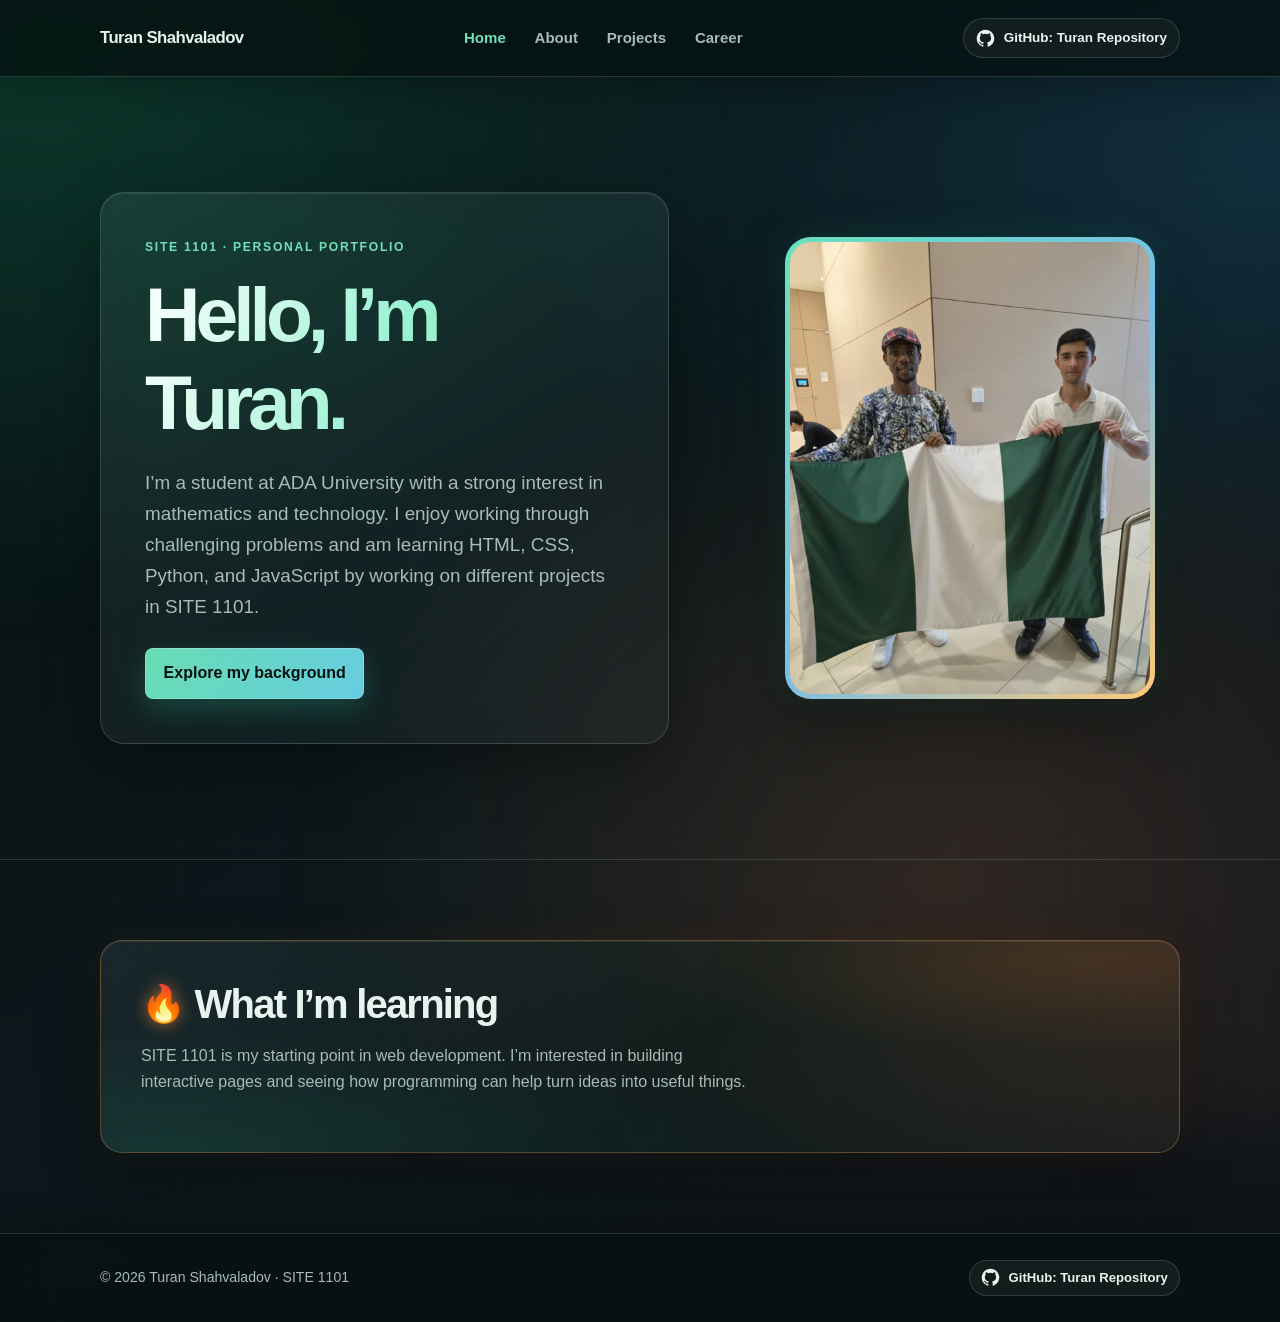
==== commit 8ca0717d: "Last edit" ====
--- a/index.html
+++ b/index.html
@@ -50,8 +50,11 @@
       </section>
 
       <section class="content-section">
-        <div class="container">
-          <h2 class="section-heading">What I’m learning</h2>
+        <div class="container learning-card">
+          <h2 class="section-heading learning-heading">
+            <span class="learning-flame" aria-hidden="true">🔥</span>
+            What I’m learning
+          </h2>
           <p class="intro-note">
             SITE 1101 is my starting point in web development. I’m interested
             in building interactive pages and seeing how programming can help
--- a/style.css
+++ b/style.css
@@ -337,10 +337,49 @@
   backdrop-filter: blur(16px);
 }
 
+.content-section > .learning-card {
+  border-color: rgb(255 174 91 / 28%);
+  background:
+    radial-gradient(ellipse at 92% 8%, rgb(255 135 55 / 14%), transparent 34%),
+    radial-gradient(ellipse at 8% 100%, rgb(27 190 139 / 12%), transparent 40%),
+    linear-gradient(135deg, rgb(255 255 255 / 7%), rgb(15 29 28 / 72%) 54%, rgb(255 194 107 / 5%));
+  box-shadow:
+    var(--shadow-card),
+    0 0 36px rgb(237 126 55 / 8%),
+    inset 0 1px rgb(255 255 255 / 9%);
+  backdrop-filter: blur(18px) saturate(135%);
+  transition: border-color 220ms ease, box-shadow 220ms ease, transform 220ms ease;
+}
+
+.content-section > .learning-card:hover {
+  transform: translateY(-3px);
+  border-color: rgb(255 174 91 / 42%);
+  box-shadow:
+    0 26px 64px rgb(0 0 0 / 34%),
+    0 0 42px rgb(237 126 55 / 12%),
+    inset 0 1px rgb(255 255 255 / 10%);
+}
+
 .section-heading {
   margin-bottom: 1rem;
   font-size: clamp(1.8rem, 4vw, 2.5rem);
   letter-spacing: -0.045em;
+}
+
+.learning-heading {
+  display: flex;
+  align-items: center;
+  gap: 0.65rem;
+}
+
+.learning-flame {
+  display: inline-block;
+  flex: 0 0 auto;
+  font-size: 0.9em;
+  line-height: 1;
+  filter: drop-shadow(0 0 8px rgb(255 139 55 / 68%));
+  transform-origin: 50% 80%;
+  animation: flame-flicker 1.8s ease-in-out infinite;
 }
 
 .intro-note {
@@ -751,16 +790,23 @@
   box-shadow: var(--shadow-card), 0 0 34px rgb(62 220 170 / 12%);
 }
 
+.project-image-frame {
+  padding: clamp(0.75rem, 2vw, 1.25rem);
+  border-bottom: 1px solid var(--color-border);
+  border-radius: 21px 21px 0 0;
+  background: linear-gradient(145deg, rgb(5 13 13 / 88%), rgb(19 35 33 / 78%));
+}
+
 .project-image {
   display: block;
   width: 100%;
   max-width: 100%;
-  max-height: 560px;
+  max-height: 460px;
   height: auto;
   margin-inline: auto;
-  border-bottom: 1px solid var(--color-border);
-  background: #152421;
-  object-fit: cover;
+  border-radius: 12px;
+  background: rgb(5 13 13 / 72%);
+  object-fit: contain;
   object-position: center;
 }
 
@@ -816,6 +862,17 @@
 
   to {
     transform: translate3d(1.5%, 1.5%, 0) scale(1.06);
+  }
+}
+
+@keyframes flame-flicker {
+  0%,
+  100% {
+    transform: translateY(0) rotate(-3deg) scale(1);
+  }
+
+  50% {
+    transform: translateY(-2px) rotate(3deg) scale(1.08);
   }
 }
 
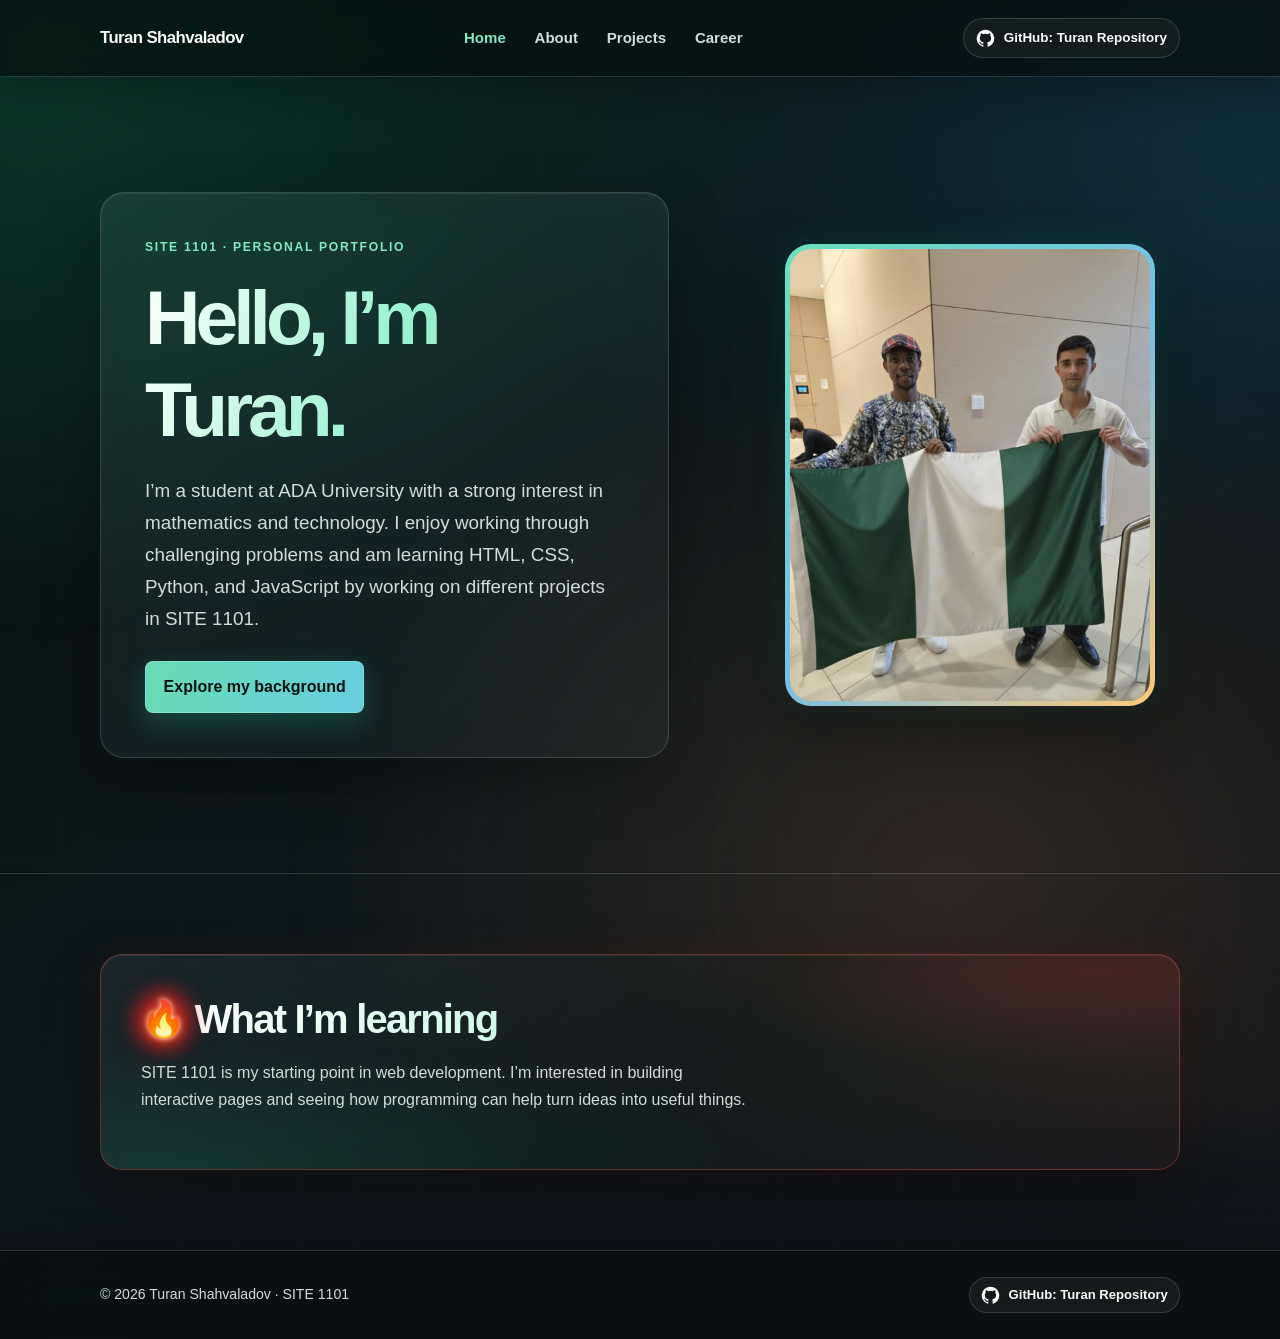
==== commit 951fcf4c: "Last edit" ====
--- a/index.html
+++ b/index.html
@@ -52,7 +52,10 @@
       <section class="content-section">
         <div class="container learning-card">
           <h2 class="section-heading learning-heading">
-            <span class="learning-flame" aria-hidden="true">🔥</span>
+            <span class="learning-flame" aria-hidden="true">
+              <span class="learning-flame-aura"></span>
+              🔥
+            </span>
             What I’m learning
           </h2>
           <p class="intro-note">
--- a/style.css
+++ b/style.css
@@ -1,11 +1,11 @@
 :root {
   color-scheme: dark;
-  --color-ink: #e8f3f0;
-  --color-muted: #a7bbb7;
+  --color-ink: #f7fbfa;
+  --color-muted: #d1ddda;
   --color-paper: #07110f;
   --color-surface: rgb(16 29 27 / 76%);
-  --color-accent: #72e0ba;
-  --color-accent-dark: #a3f4d5;
+  --color-accent: #82eac2;
+  --color-accent-dark: #aaf4d9;
   --color-border: rgb(196 232 221 / 17%);
   --color-night: #091518;
   --color-gold: #ffc978;
@@ -39,7 +39,7 @@
   color: var(--color-ink);
   font-family: var(--font-body);
   font-size: 1rem;
-  line-height: 1.65;
+  line-height: 1.7;
 }
 
 body::before {
@@ -93,6 +93,7 @@
 
 a {
   color: var(--color-accent-dark);
+  font-weight: 600;
 }
 
 a:hover {
@@ -117,7 +118,17 @@
 h1,
 h2,
 h3 {
-  line-height: 1.15;
+  color: #f7fffc;
+  font-weight: 750;
+  line-height: 1.2;
+}
+
+h2,
+h3 {
+  background: linear-gradient(105deg, #f7fffc 8%, #aff2d8 62%, #ffdc9d 100%);
+  background-clip: text;
+  -webkit-background-clip: text;
+  -webkit-text-fill-color: transparent;
 }
 
 .container,
@@ -338,14 +349,14 @@
 }
 
 .content-section > .learning-card {
-  border-color: rgb(255 174 91 / 28%);
+  border-color: rgb(255 91 77 / 32%);
   background:
-    radial-gradient(ellipse at 92% 8%, rgb(255 135 55 / 14%), transparent 34%),
+    radial-gradient(ellipse at 92% 8%, rgb(255 68 55 / 15%), transparent 34%),
     radial-gradient(ellipse at 8% 100%, rgb(27 190 139 / 12%), transparent 40%),
-    linear-gradient(135deg, rgb(255 255 255 / 7%), rgb(15 29 28 / 72%) 54%, rgb(255 194 107 / 5%));
+    linear-gradient(135deg, rgb(255 255 255 / 7%), rgb(15 29 28 / 72%) 54%, rgb(255 107 77 / 5%));
   box-shadow:
     var(--shadow-card),
-    0 0 36px rgb(237 126 55 / 8%),
+    0 0 36px rgb(255 58 48 / 9%),
     inset 0 1px rgb(255 255 255 / 9%);
   backdrop-filter: blur(18px) saturate(135%);
   transition: border-color 220ms ease, box-shadow 220ms ease, transform 220ms ease;
@@ -353,10 +364,10 @@
 
 .content-section > .learning-card:hover {
   transform: translateY(-3px);
-  border-color: rgb(255 174 91 / 42%);
+  border-color: rgb(255 104 83 / 52%);
   box-shadow:
     0 26px 64px rgb(0 0 0 / 34%),
-    0 0 42px rgb(237 126 55 / 12%),
+    0 0 42px rgb(255 50 42 / 16%),
     inset 0 1px rgb(255 255 255 / 10%);
 }
 
@@ -373,13 +384,31 @@
 }
 
 .learning-flame {
+  position: relative;
+  isolation: isolate;
   display: inline-block;
   flex: 0 0 auto;
   font-size: 0.9em;
   line-height: 1;
-  filter: drop-shadow(0 0 8px rgb(255 139 55 / 68%));
+  color: #ff613f;
+  -webkit-text-fill-color: currentColor;
+  text-shadow:
+    0 0 5px rgb(255 246 220 / 90%),
+    0 0 11px rgb(255 112 39 / 95%),
+    0 0 22px rgb(255 48 32 / 90%),
+    0 0 36px rgb(255 12 28 / 72%);
   transform-origin: 50% 80%;
-  animation: flame-flicker 1.8s ease-in-out infinite;
+  animation: flame-flicker 1.35s ease-in-out infinite;
+}
+
+.learning-flame-aura {
+  position: absolute;
+  z-index: -1;
+  inset: -45%;
+  border-radius: 50%;
+  background: radial-gradient(circle, rgb(255 67 39 / 78%), rgb(255 24 31 / 34%) 42%, transparent 72%);
+  filter: blur(8px);
+  animation: flame-aura-pulse 1.35s ease-in-out infinite;
 }
 
 .intro-note {
@@ -869,10 +898,33 @@
   0%,
   100% {
     transform: translateY(0) rotate(-3deg) scale(1);
+    text-shadow:
+      0 0 5px rgb(255 246 220 / 90%),
+      0 0 10px rgb(255 126 42 / 90%),
+      0 0 20px rgb(255 47 30 / 82%),
+      0 0 30px rgb(255 12 28 / 64%);
   }
 
   50% {
-    transform: translateY(-2px) rotate(3deg) scale(1.08);
+    transform: translateY(-2px) rotate(3deg) scale(1.13);
+    text-shadow:
+      0 0 7px rgb(255 255 236 / 100%),
+      0 0 14px rgb(255 144 47 / 100%),
+      0 0 27px rgb(255 48 32 / 100%),
+      0 0 42px rgb(255 0 36 / 88%);
+  }
+}
+
+@keyframes flame-aura-pulse {
+  0%,
+  100% {
+    opacity: 0.72;
+    transform: scale(0.86);
+  }
+
+  50% {
+    opacity: 1;
+    transform: scale(1.14);
   }
 }
 
